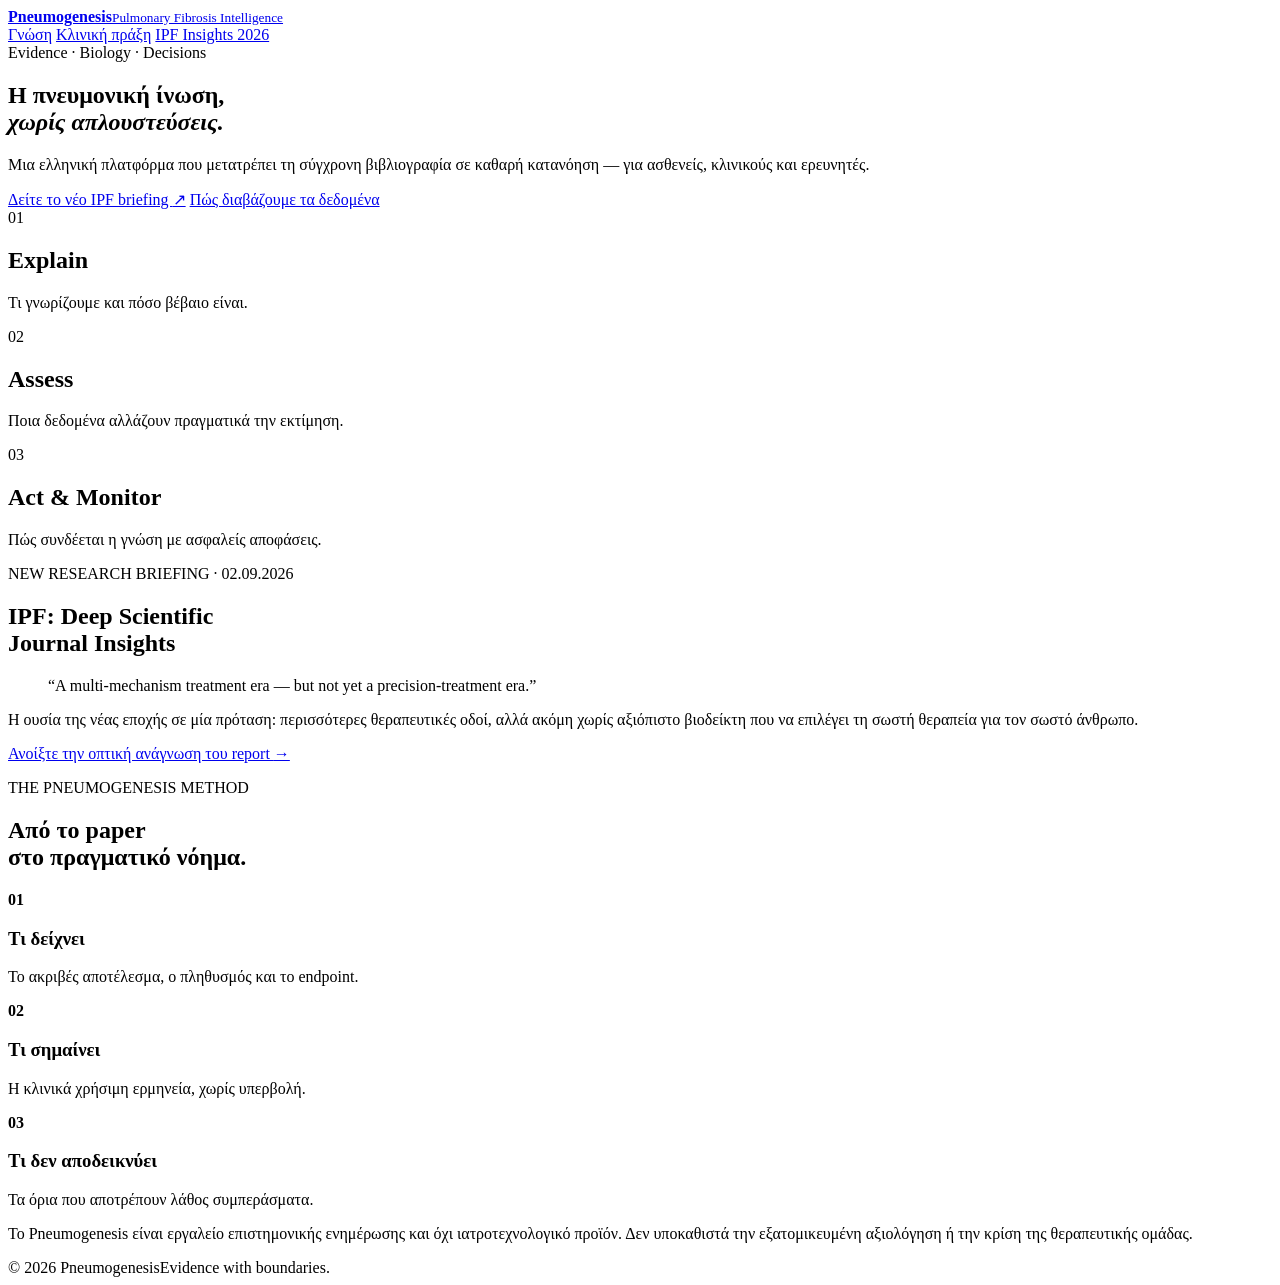
==== index.html @ f31c00f1 "Initialize Pneumogenesis evidence platform" ====
<!doctype html>
<html lang="el">
<head>
  <meta charset="utf-8">
  <meta name="viewport" content="width=device-width, initial-scale=1">
  <meta name="description" content="Pneumogenesis — τεκμηριωμένη γνώση για την πνευμονική ίνωση, από τη βιολογία μέχρι την κλινική πράξη.">
  <title>Pneumogenesis | Pulmonary Fibrosis Intelligence</title>
  <link rel="preconnect" href="https://fonts.googleapis.com">
  <link rel="preconnect" href="https://fonts.gstatic.com" crossorigin>
  <link href="https://fonts.googleapis.com/css2?family=DM+Mono:wght@400;500&family=Manrope:wght@400;500;600;700&family=Newsreader:opsz,wght@6..72,400;6..72,500&display=swap" rel="stylesheet">
  <link rel="stylesheet" href="assets/site.css">
</head>
<body>
  <header class="site-header">
    <a class="brand" href="index.html" aria-label="Pneumogenesis — αρχική">
      <span class="brand-mark" aria-hidden="true"><i></i><i></i><i></i></span>
      <span><strong>Pneumogenesis</strong><small>Pulmonary Fibrosis Intelligence</small></span>
    </a>
    <nav aria-label="Κύρια πλοήγηση">
      <a href="#knowledge">Γνώση</a>
      <a href="#clinical">Κλινική πράξη</a>
      <a class="nav-featured" href="ipf-insights/">IPF Insights 2026</a>
    </nav>
  </header>

  <main>
    <section class="home-hero">
      <div class="eyebrow"><span></span> Evidence · Biology · Decisions</div>
      <h1>Η πνευμονική ίνωση,<br><em>χωρίς απλουστεύσεις.</em></h1>
      <p>Μια ελληνική πλατφόρμα που μετατρέπει τη σύγχρονη βιβλιογραφία σε καθαρή κατανόηση — για ασθενείς, κλινικούς και ερευνητές.</p>
      <div class="hero-actions">
        <a class="button button-primary" href="ipf-insights/">Δείτε το νέο IPF briefing <span>↗</span></a>
        <a class="button button-ghost" href="#framework">Πώς διαβάζουμε τα δεδομένα</a>
      </div>
      <div class="signal-grid" aria-label="Τρεις άξονες της πλατφόρμας">
        <article><span>01</span><h2>Explain</h2><p>Τι γνωρίζουμε και πόσο βέβαιο είναι.</p></article>
        <article><span>02</span><h2>Assess</h2><p>Ποια δεδομένα αλλάζουν πραγματικά την εκτίμηση.</p></article>
        <article><span>03</span><h2>Act & Monitor</h2><p>Πώς συνδέεται η γνώση με ασφαλείς αποφάσεις.</p></article>
      </div>
    </section>

    <section class="featured-report" id="knowledge">
      <div>
        <p class="section-label">NEW RESEARCH BRIEFING · 02.09.2026</p>
        <h2>IPF: Deep Scientific<br>Journal Insights</h2>
      </div>
      <div class="featured-copy">
        <blockquote>“A multi-mechanism treatment era — but not yet a precision-treatment era.”</blockquote>
        <p>Η ουσία της νέας εποχής σε μία πρόταση: περισσότερες θεραπευτικές οδοί, αλλά ακόμη χωρίς αξιόπιστο βιοδείκτη που να επιλέγει τη σωστή θεραπεία για τον σωστό άνθρωπο.</p>
        <a class="text-link" href="ipf-insights/">Ανοίξτε την οπτική ανάγνωση του report <span>→</span></a>
      </div>
    </section>

    <section class="framework" id="framework">
      <div class="section-heading">
        <p class="section-label">THE PNEUMOGENESIS METHOD</p>
        <h2>Από το paper<br>στο πραγματικό νόημα.</h2>
      </div>
      <div class="framework-list">
        <article><b>01</b><div><h3>Τι δείχνει</h3><p>Το ακριβές αποτέλεσμα, ο πληθυσμός και το endpoint.</p></div></article>
        <article><b>02</b><div><h3>Τι σημαίνει</h3><p>Η κλινικά χρήσιμη ερμηνεία, χωρίς υπερβολή.</p></div></article>
        <article><b>03</b><div><h3>Τι δεν αποδεικνύει</h3><p>Τα όρια που αποτρέπουν λάθος συμπεράσματα.</p></div></article>
      </div>
    </section>

    <section class="clinical-note" id="clinical">
      <p>Το Pneumogenesis είναι εργαλείο επιστημονικής ενημέρωσης και όχι ιατροτεχνολογικό προϊόν. Δεν υποκαθιστά την εξατομικευμένη αξιολόγηση ή την κρίση της θεραπευτικής ομάδας.</p>
    </section>
  </main>

  <footer><span>© 2026 Pneumogenesis</span><span>Evidence with boundaries.</span></footer>
</body>
</html>
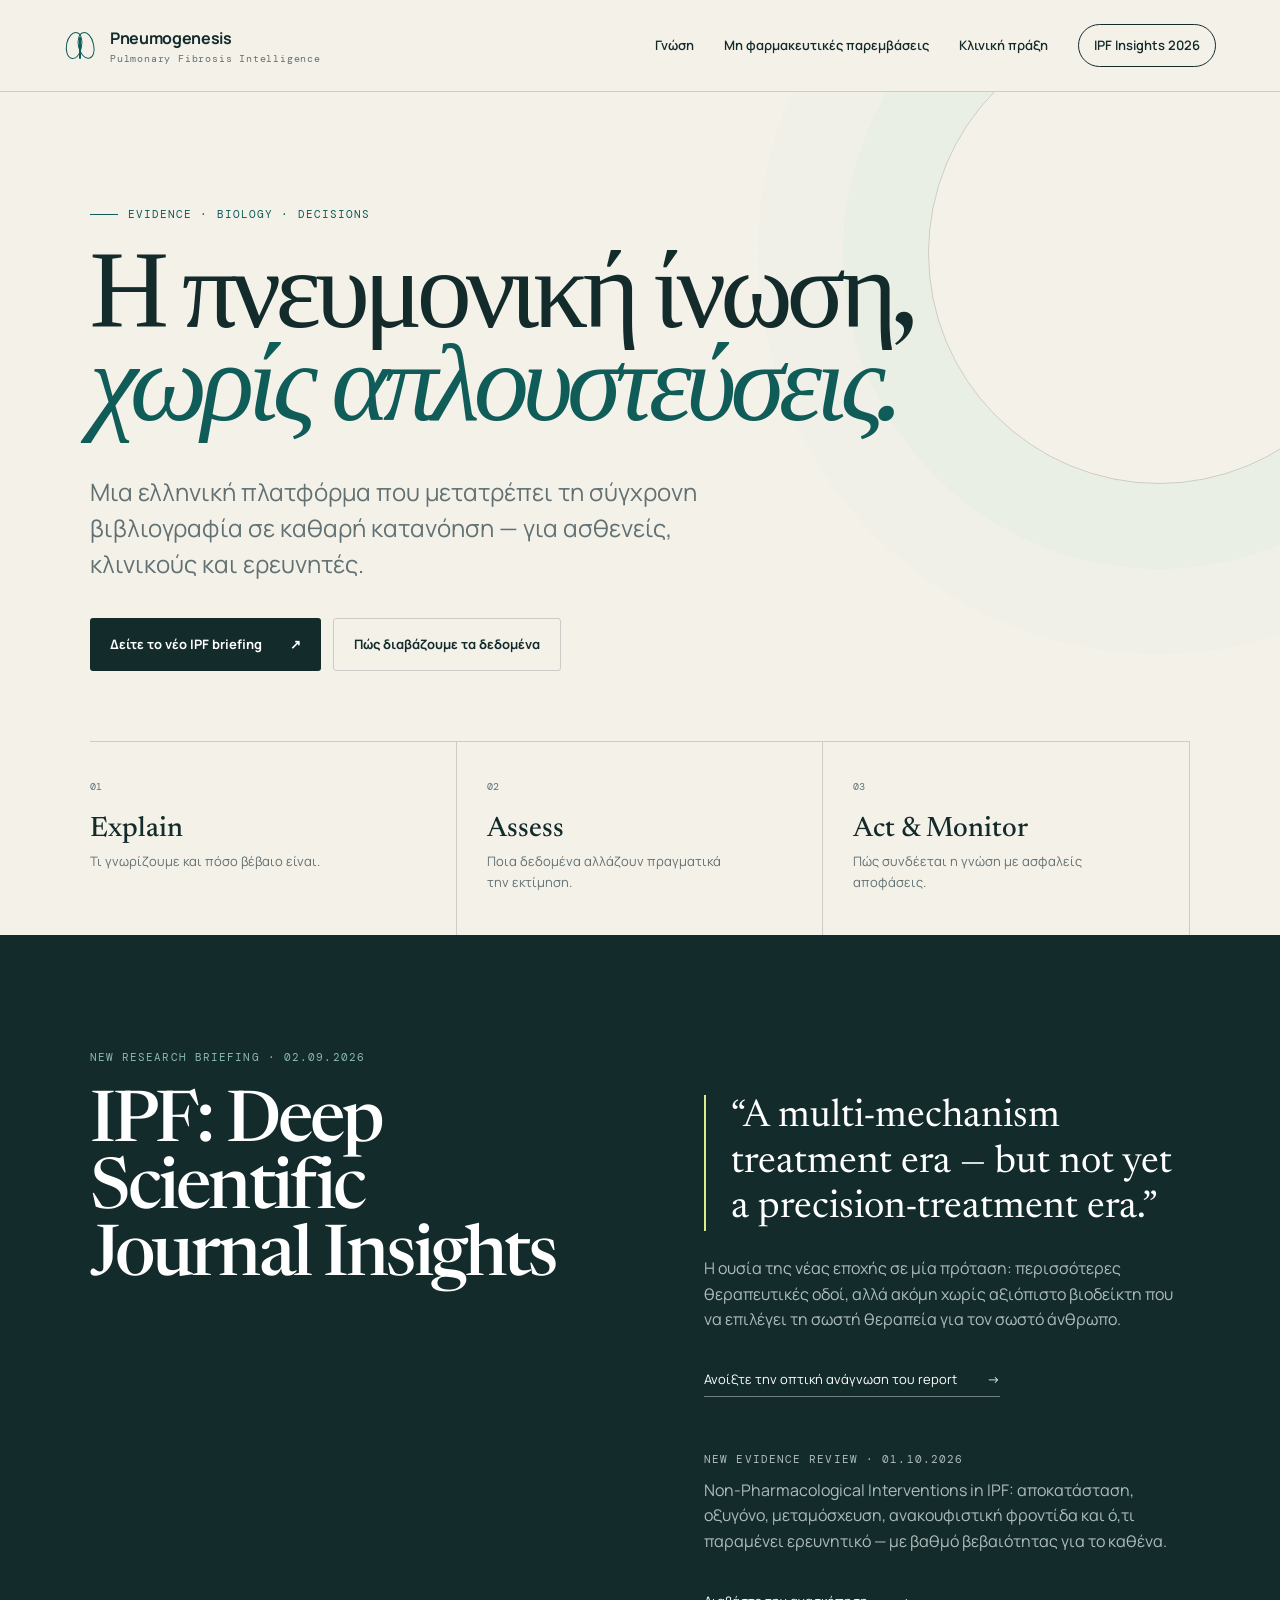
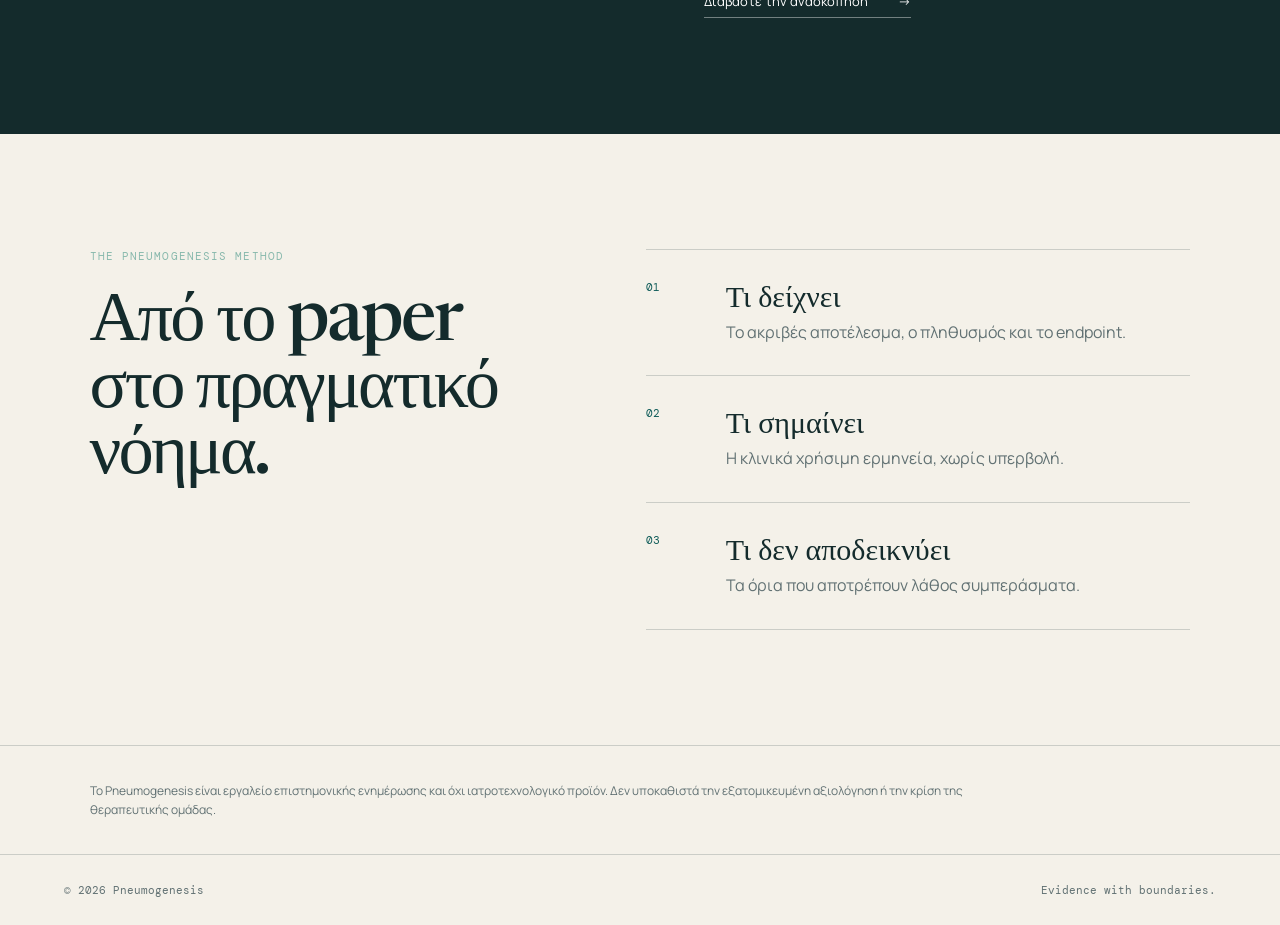
==== commit e5f17584: "Add non-pharmacological interventions in IPF evidence review page New /ipf-interventions/ page rende" ====
--- a/index.html
+++ b/index.html
@@ -18,6 +18,7 @@
     </a>
     <nav aria-label="Κύρια πλοήγηση">
       <a href="#knowledge">Γνώση</a>
+      <a href="ipf-interventions/">Μη φαρμακευτικές παρεμβάσεις</a>
       <a href="#clinical">Κλινική πράξη</a>
       <a class="nav-featured" href="ipf-insights/">IPF Insights 2026</a>
     </nav>
@@ -48,6 +49,9 @@
         <blockquote>“A multi-mechanism treatment era — but not yet a precision-treatment era.”</blockquote>
         <p>Η ουσία της νέας εποχής σε μία πρόταση: περισσότερες θεραπευτικές οδοί, αλλά ακόμη χωρίς αξιόπιστο βιοδείκτη που να επιλέγει τη σωστή θεραπεία για τον σωστό άνθρωπο.</p>
         <a class="text-link" href="ipf-insights/">Ανοίξτε την οπτική ανάγνωση του report <span>→</span></a>
+        <p class="section-label featured-next">NEW EVIDENCE REVIEW · 01.10.2026</p>
+        <p>Non-Pharmacological Interventions in IPF: αποκατάσταση, οξυγόνο, μεταμόσχευση, ανακουφιστική φροντίδα και ό,τι παραμένει ερευνητικό — με βαθμό βεβαιότητας για το καθένα.</p>
+        <a class="text-link" href="ipf-interventions/">Διαβάστε την ανασκόπηση <span>→</span></a>
       </div>
     </section>
 
--- a/assets/site.css
+++ b/assets/site.css
@@ -0,0 +1,11 @@
+:root{--ink:#142b2c;--muted:#617173;--paper:#f4f1e9;--paper-2:#ebe7dc;--mint:#b7e2d0;--acid:#d8ec89;--teal:#0f5c59;--line:rgba(20,43,44,.18);--serif:"Newsreader",Georgia,serif;--sans:"Manrope",Arial,sans-serif;--mono:"DM Mono",monospace}
+*{box-sizing:border-box}html{scroll-behavior:smooth}body{margin:0;background:var(--paper);color:var(--ink);font-family:var(--sans);font-size:16px;line-height:1.6}a{color:inherit;text-decoration:none}::selection{background:var(--acid);color:var(--ink)}
+.site-header{height:92px;padding:0 clamp(24px,5vw,76px);display:flex;align-items:center;justify-content:space-between;border-bottom:1px solid var(--line);position:relative;z-index:10}.brand{display:flex;align-items:center;gap:14px}.brand>span:last-child{display:flex;flex-direction:column}.brand strong{font-size:16px;letter-spacing:-.02em}.brand small{font:10px var(--mono);letter-spacing:.08em;color:var(--muted)}.brand-mark{width:32px;height:32px;position:relative;display:block}.brand-mark i{position:absolute;border:1.5px solid var(--teal);border-radius:50% 50% 46% 54%}.brand-mark i:nth-child(1){inset:2px 14px 3px 2px;transform:rotate(12deg)}.brand-mark i:nth-child(2){inset:2px 2px 3px 14px;transform:rotate(-12deg)}.brand-mark i:nth-child(3){width:2px;height:22px;background:var(--teal);border:0;border-radius:2px;left:15px;top:7px}.site-header nav{display:flex;align-items:center;gap:30px;font-size:13px;font-weight:600}.site-header nav a{transition:opacity .2s}.site-header nav a:hover{opacity:.58}.nav-featured{padding:10px 15px;border:1px solid var(--ink);border-radius:100px}
+main{overflow:hidden}.home-hero,.report-hero{min-height:calc(100vh - 92px);padding:clamp(70px,9vw,130px) clamp(24px,7vw,110px) 0;position:relative}.home-hero:before,.report-hero:before{content:"";position:absolute;width:460px;height:460px;border:1px solid var(--line);border-radius:50%;right:-110px;top:-70px;box-shadow:0 0 0 85px rgba(183,226,208,.13),0 0 0 170px rgba(183,226,208,.08);pointer-events:none}.eyebrow,.section-label,.insight-index,.report-meta,.evidence-card>span{font:11px var(--mono);letter-spacing:.1em;text-transform:uppercase}.eyebrow{display:flex;align-items:center;gap:10px;color:var(--teal)}.eyebrow span{width:28px;height:1px;background:var(--teal)}h1,h2,h3,p{margin-top:0}.home-hero h1,.report-hero h1{font:500 clamp(58px,8.6vw,132px)/.84 var(--serif);letter-spacing:-.055em;max-width:1100px;margin:34px 0}.home-hero h1 em,.report-hero h1 em{font-weight:400;color:var(--teal)}.home-hero>p,.report-deck{max-width:690px;font-size:clamp(18px,2vw,24px);color:var(--muted);line-height:1.5}.hero-actions{display:flex;flex-wrap:wrap;gap:12px;margin:36px 0 70px}.button{display:inline-flex;align-items:center;justify-content:space-between;gap:28px;padding:15px 20px;border-radius:3px;font-size:13px;font-weight:700;transition:transform .2s,background .2s}.button:hover{transform:translateY(-2px)}.button-primary{background:var(--ink);color:#fff}.button-primary:hover{background:var(--teal)}.button-ghost{border:1px solid var(--line)}.signal-grid{display:grid;grid-template-columns:repeat(3,1fr);border-top:1px solid var(--line)}.signal-grid article{padding:30px 30px 42px 0;border-right:1px solid var(--line)}.signal-grid article+article{padding-left:30px}.signal-grid span{font:10px var(--mono);color:var(--muted)}.signal-grid h2{font:500 28px var(--serif);margin:18px 0 8px}.signal-grid p{font-size:13px;color:var(--muted);max-width:250px;margin:0}
+.featured-report{background:var(--ink);color:#fff;padding:clamp(70px,9vw,130px) clamp(24px,7vw,110px);display:grid;grid-template-columns:1fr 1fr;gap:10vw}.section-label{color:#89b9ad;margin-bottom:28px}.featured-report h2,.section-heading h2,.sticky-intro h2,.report-download h2{font:500 clamp(44px,5.5vw,82px)/.95 var(--serif);letter-spacing:-.04em}.featured-copy blockquote{font:400 clamp(28px,3vw,44px)/1.18 var(--serif);margin:45px 0 25px;padding-left:25px;border-left:2px solid var(--acid)}.featured-copy p{color:#aebcbb;max-width:620px}.text-link{display:inline-flex;gap:30px;border-bottom:1px solid rgba(255,255,255,.4);padding-bottom:6px;margin-top:20px;font-size:13px}.framework{padding:clamp(70px,9vw,130px) clamp(24px,7vw,110px);display:grid;grid-template-columns:1fr 1.2fr;gap:8vw}.framework-list{border-top:1px solid var(--line)}.framework-list article{display:grid;grid-template-columns:60px 1fr;gap:20px;padding:30px 0;border-bottom:1px solid var(--line)}.framework-list b{font:11px var(--mono);color:var(--teal)}.framework-list h3{font:500 30px var(--serif);margin-bottom:5px}.framework-list p{color:var(--muted);margin:0}.clinical-note{padding:35px clamp(24px,7vw,110px);border-top:1px solid var(--line);border-bottom:1px solid var(--line)}.clinical-note p{max-width:920px;margin:0;font-size:12px;color:var(--muted)}footer{padding:28px clamp(24px,5vw,76px);display:flex;justify-content:space-between;font:11px var(--mono);color:var(--muted)}
+.report-hero{padding-top:60px}.report-meta{display:flex;justify-content:space-between;padding-bottom:18px;border-bottom:1px solid var(--line);color:var(--muted)}.report-hero h1{font-size:clamp(52px,7.7vw,112px);max-width:1200px}.hero-quote{background:var(--mint);margin:0 calc(clamp(24px,7vw,110px)*-1);padding:60px clamp(24px,7vw,110px);display:grid;grid-template-columns:80px 1.2fr 1fr;gap:4vw;align-items:start}.quote-number{font:12px var(--mono)}.hero-quote blockquote{font:500 clamp(30px,4vw,58px)/1.05 var(--serif);letter-spacing:-.025em;margin:0}.hero-quote p{font-size:14px;margin:8px 0 0;max-width:460px}.meaning-section{padding:120px clamp(24px,7vw,110px);display:grid;grid-template-columns:.72fr 1.28fr;gap:9vw;align-items:start}.sticky-intro{position:sticky;top:45px}.sticky-intro>p:last-child{color:var(--muted);max-width:420px}.insight-list{border-top:1px solid var(--line)}.insight-card{padding:52px 0;border-bottom:1px solid var(--line)}.insight-index{color:var(--teal)}.insight-card blockquote{font:500 clamp(30px,3.4vw,50px)/1.08 var(--serif);letter-spacing:-.025em;margin:25px 0 38px}.translation,.boundary{display:grid;grid-template-columns:115px 1fr;gap:22px;margin:18px 0}.translation b,.boundary b{font-size:11px;text-transform:uppercase;letter-spacing:.08em}.translation p,.boundary p{font-size:14px;color:var(--muted);margin:0}.boundary{padding:18px;background:rgba(20,43,44,.045)}.insight-card>a{font:11px var(--mono);display:inline-block;margin-top:22px;border-bottom:1px solid var(--line)}.evidence-section{background:var(--paper-2);padding:110px clamp(24px,7vw,110px)}.evidence-grid{display:grid;grid-template-columns:repeat(2,1fr);margin-top:60px;border-top:1px solid var(--line);border-left:1px solid var(--line)}.evidence-card{min-height:260px;padding:32px;border-right:1px solid var(--line);border-bottom:1px solid var(--line);position:relative}.evidence-card:before{content:"";width:9px;height:9px;border-radius:50%;position:absolute;right:30px;top:34px;background:var(--muted)}.evidence-card.established:before{background:#15976f}.evidence-card.emerging:before{background:#cf9c1d}.evidence-card.investigational:before{background:#c87131}.evidence-card.unknown:before{background:#9a534e}.evidence-card h3{font:500 34px var(--serif);margin:50px 0 12px}.evidence-card p{font-size:14px;color:var(--muted);max-width:440px}.report-download{background:var(--teal);color:#fff;padding:110px clamp(24px,7vw,110px);display:grid;grid-template-columns:1fr 1fr;gap:9vw}.report-download .section-label{color:var(--mint)}.report-download>div:last-child{align-self:end}.report-download p{color:#c5d8d5;max-width:540px}.button-light{background:#fff;color:var(--ink);margin-top:20px}
+@media(max-width:800px){.site-header{height:auto;min-height:80px;padding:16px 22px}.site-header nav a:not(.nav-featured){display:none}.brand small{display:none}.home-hero,.report-hero{min-height:auto;padding:70px 22px 0}.home-hero:before,.report-hero:before{width:260px;height:260px}.home-hero h1,.report-hero h1{font-size:clamp(48px,15vw,72px);margin:25px 0}.home-hero>p,.report-deck{font-size:17px}.hero-actions{margin-bottom:55px}.signal-grid{grid-template-columns:1fr}.signal-grid article,.signal-grid article+article{padding:24px 0;border-right:0;border-bottom:1px solid var(--line)}.featured-report,.framework,.meaning-section,.report-download{grid-template-columns:1fr;padding:75px 22px;gap:45px}.featured-report h2,.section-heading h2,.sticky-intro h2,.report-download h2{font-size:48px}.hero-quote{margin:0 -22px;padding:45px 22px;grid-template-columns:1fr;gap:20px}.quote-number{display:none}.hero-quote blockquote{font-size:36px}.report-meta{gap:20px;font-size:9px}.sticky-intro{position:static}.translation,.boundary{grid-template-columns:1fr;gap:5px}.evidence-section{padding:75px 22px}.evidence-grid{grid-template-columns:1fr}.evidence-card{min-height:230px}.clinical-note{padding:28px 22px}footer{padding:25px 22px}}
+@media(prefers-reduced-motion:no-preference){.home-hero h1,.report-hero h1{animation:rise .8s ease-out both}.home-hero>p,.report-deck{animation:rise .8s .12s ease-out both}.hero-actions{animation:rise .8s .22s ease-out both}@keyframes rise{from{opacity:0;transform:translateY(20px)}to{opacity:1;transform:none}}}
+.review-page main{overflow:clip}.review-body,.review-toc{min-width:0}.review-section h2{overflow-wrap:break-word}.review-hero{min-height:auto;padding-bottom:20px}.review-layout{padding:90px clamp(24px,7vw,110px) 120px;display:grid;grid-template-columns:240px minmax(0,1fr);gap:7vw;align-items:start;border-top:1px solid var(--line)}.review-toc{position:sticky;top:30px}.review-toc .section-label{color:var(--teal);margin-bottom:18px}.review-toc ol{list-style:none;margin:0;padding:0;border-top:1px solid var(--line);counter-reset:toc}.review-toc li{counter-increment:toc;border-bottom:1px solid var(--line)}.review-toc a{display:grid;grid-template-columns:30px 1fr;padding:11px 0;font-size:13px;font-weight:600;line-height:1.35;transition:color .2s}.review-toc a:before{content:counter(toc,decimal-leading-zero);font:10px var(--mono);color:var(--muted);padding-top:2px}.review-toc a:hover{color:var(--teal)}.review-body{max-width:960px}.review-section{padding:0 0 80px;margin-bottom:80px;border-bottom:1px solid var(--line);scroll-margin-top:24px}.review-section:last-child{border-bottom:0;margin-bottom:0;padding-bottom:0}.review-section .section-label{color:var(--teal);margin-bottom:14px}.review-section h2{font:500 clamp(36px,4.2vw,60px)/1 var(--serif);letter-spacing:-.035em;margin-bottom:28px}.review-section h3{font:700 11px var(--mono);letter-spacing:.1em;text-transform:uppercase;color:var(--teal);margin:44px 0 16px}.review-section h3 a,.review-section p a,.review-section li a,.review-section td a{border-bottom:1px solid var(--line);transition:border-color .2s}.review-section a:hover{border-color:var(--teal)}.section-lead{font:400 clamp(21px,2.1vw,28px)/1.35 var(--serif);max-width:820px;margin-bottom:36px}.review-section>p:not(.section-lead):not(.section-label):not(.action){color:var(--muted);max-width:780px}.review-section ul,.review-section ol{padding-left:20px;max-width:800px;color:var(--muted);font-size:15px}.review-section li{margin:8px 0;padding-left:4px}.review-section li::marker{color:var(--teal);font:12px var(--mono)}.review-section .check-list{list-style:none;padding:0}.review-section .check-list li{position:relative;padding:14px 0 14px 34px;margin:0;border-bottom:1px solid var(--line);color:var(--ink)}.review-section .check-list li:before{content:"";position:absolute;left:4px;top:19px;width:14px;height:14px;border:1.5px solid var(--teal);border-radius:3px}.table-wrap{overflow-x:auto;margin:0 0 24px;border-top:1px solid var(--ink)}.review-section table{width:100%;border-collapse:collapse;font-size:14px;line-height:1.45}.review-section th,.review-section td{text-align:left;vertical-align:top;padding:13px 16px 13px 0;border-bottom:1px solid var(--line)}.review-section thead th{font:500 10px var(--mono);letter-spacing:.08em;text-transform:uppercase;color:var(--muted);white-space:nowrap}.review-section tbody th{font-weight:700;min-width:150px}.review-section td{color:var(--muted)}.action{display:grid;grid-template-columns:90px 1fr;gap:20px;margin:40px 0 0;padding:22px 24px;background:var(--mint);border-radius:3px}.action b{font:500 11px var(--mono);letter-spacing:.1em;text-transform:uppercase;padding-top:3px}.action span{font-size:15px;font-weight:600}
+@media(max-width:800px){.review-layout{grid-template-columns:minmax(0,1fr);padding:60px 22px 80px;gap:50px}.review-toc{position:static}.review-section{padding-bottom:55px;margin-bottom:55px}.review-section h2{font-size:38px}.action{grid-template-columns:1fr;gap:6px}.review-section table{min-width:560px}}
+.featured-next{margin:55px 0 12px}
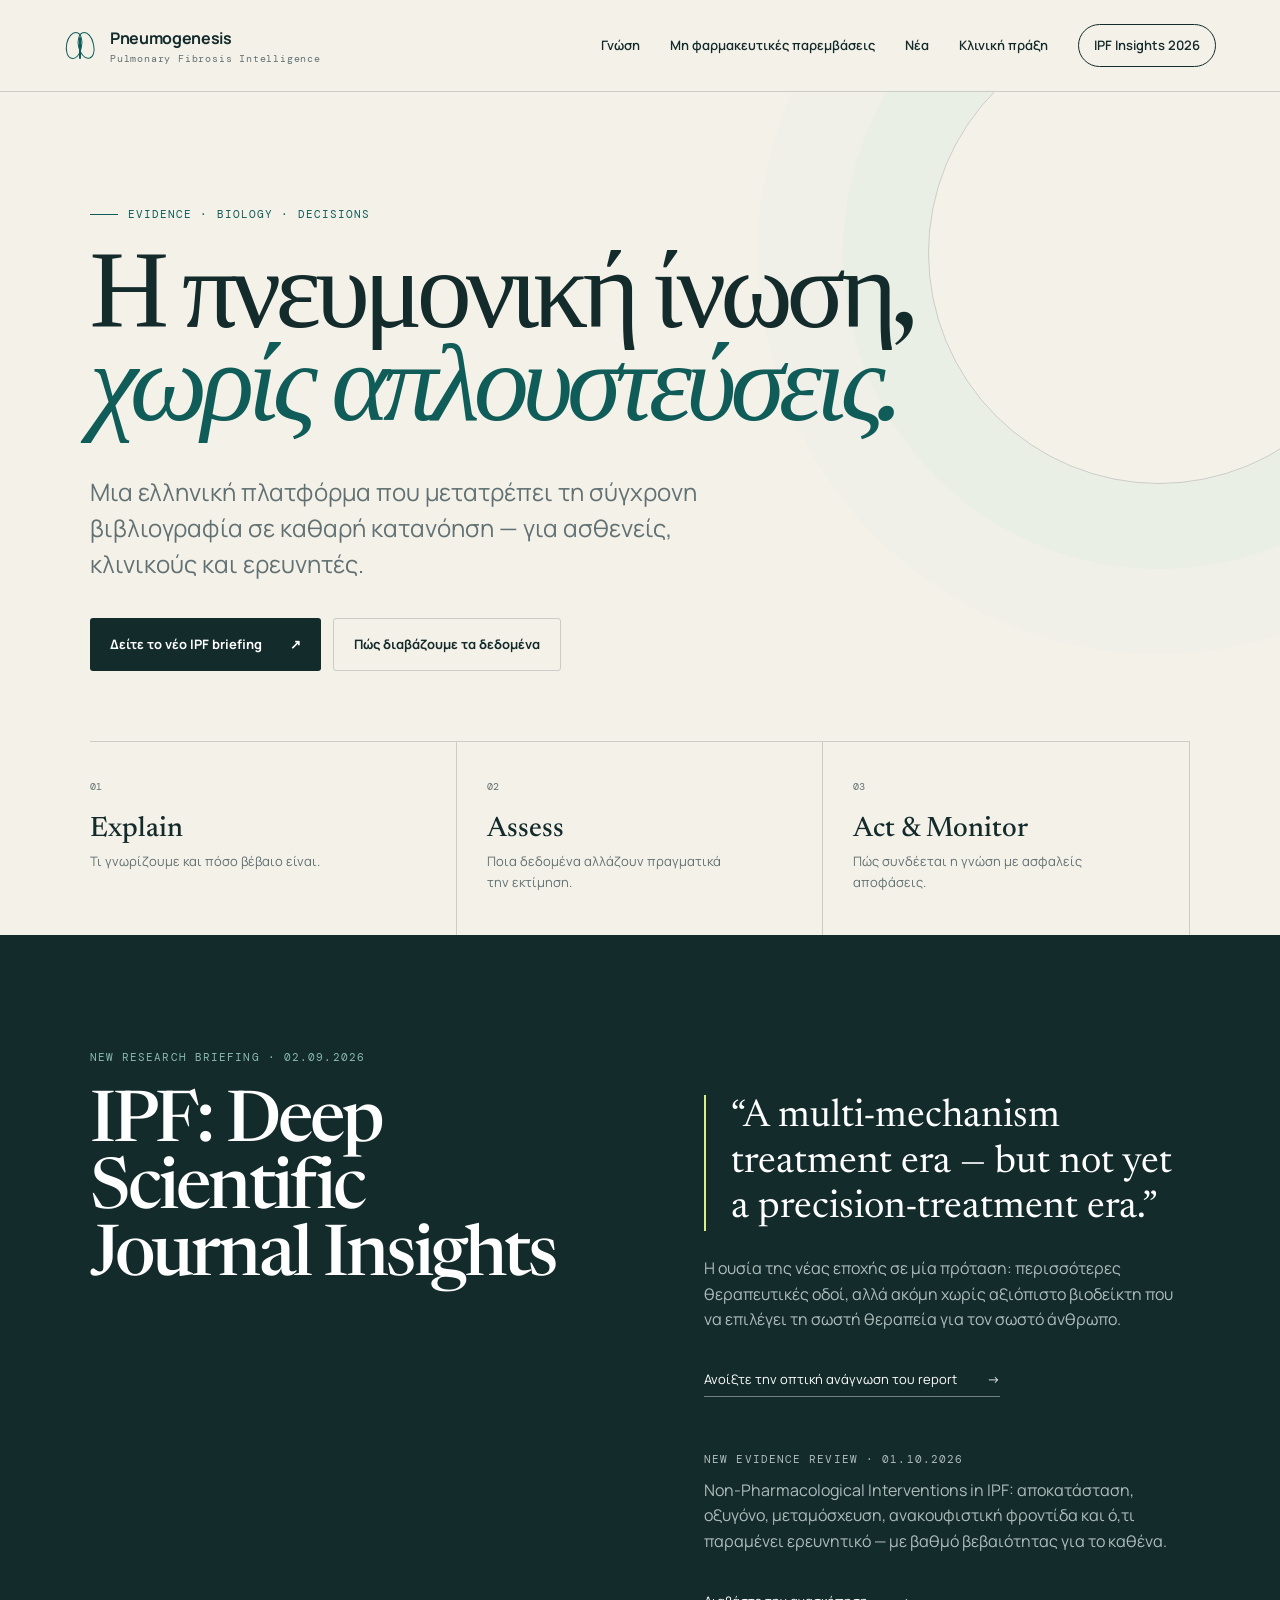
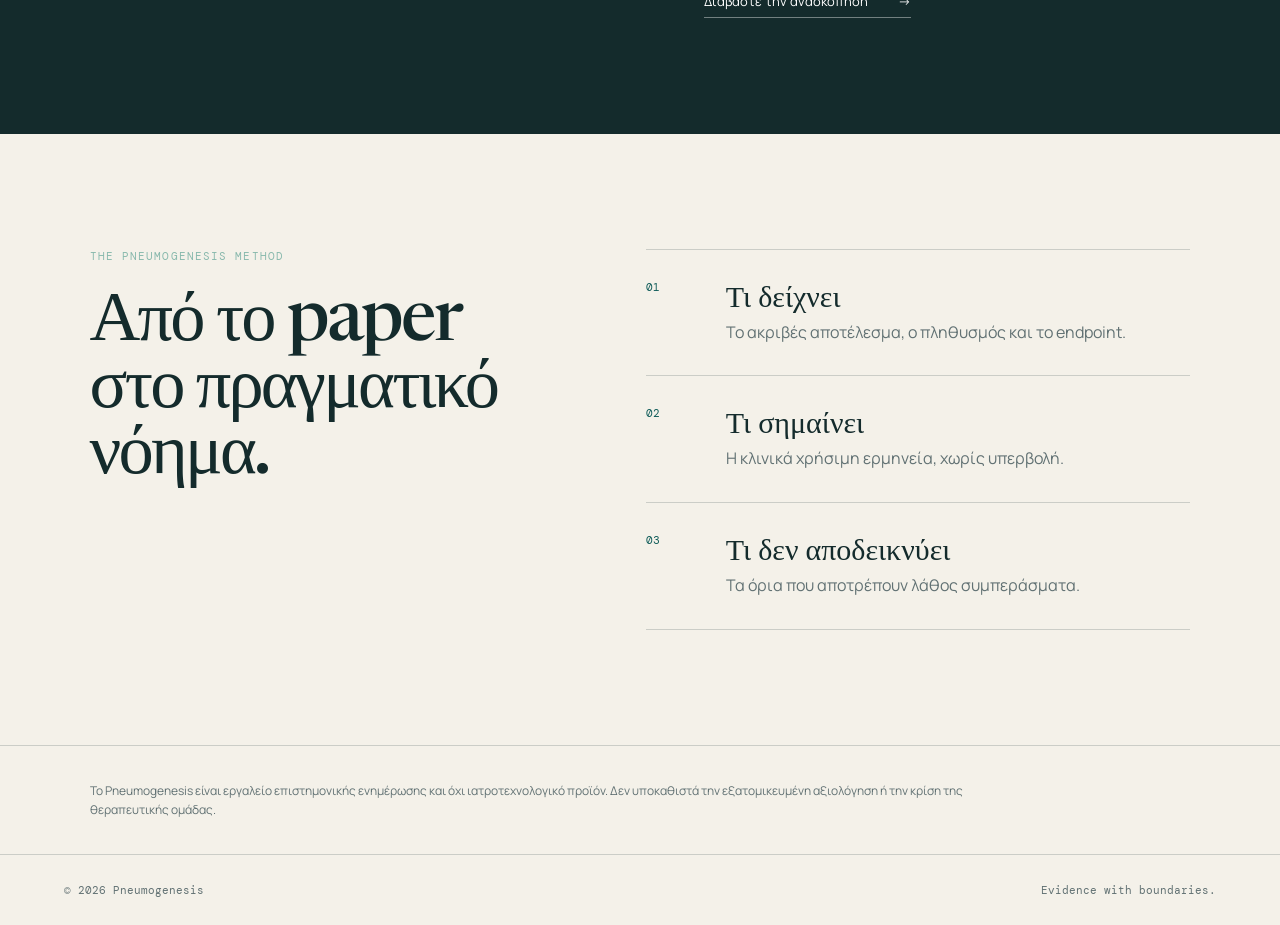
==== commit 8da69d5e: "Add bilingual updates feed page for agent posts New /updates/ page renders updates/feed.json as a da" ====
--- a/index.html
+++ b/index.html
@@ -19,6 +19,7 @@
     <nav aria-label="Κύρια πλοήγηση">
       <a href="#knowledge">Γνώση</a>
       <a href="ipf-interventions/">Μη φαρμακευτικές παρεμβάσεις</a>
+      <a href="updates/">Νέα</a>
       <a href="#clinical">Κλινική πράξη</a>
       <a class="nav-featured" href="ipf-insights/">IPF Insights 2026</a>
     </nav>
--- a/assets/site.css
+++ b/assets/site.css
@@ -9,3 +9,6 @@
 .review-page main{overflow:clip}.review-body,.review-toc{min-width:0}.review-section h2{overflow-wrap:break-word}.review-hero{min-height:auto;padding-bottom:20px}.review-layout{padding:90px clamp(24px,7vw,110px) 120px;display:grid;grid-template-columns:240px minmax(0,1fr);gap:7vw;align-items:start;border-top:1px solid var(--line)}.review-toc{position:sticky;top:30px}.review-toc .section-label{color:var(--teal);margin-bottom:18px}.review-toc ol{list-style:none;margin:0;padding:0;border-top:1px solid var(--line);counter-reset:toc}.review-toc li{counter-increment:toc;border-bottom:1px solid var(--line)}.review-toc a{display:grid;grid-template-columns:30px 1fr;padding:11px 0;font-size:13px;font-weight:600;line-height:1.35;transition:color .2s}.review-toc a:before{content:counter(toc,decimal-leading-zero);font:10px var(--mono);color:var(--muted);padding-top:2px}.review-toc a:hover{color:var(--teal)}.review-body{max-width:960px}.review-section{padding:0 0 80px;margin-bottom:80px;border-bottom:1px solid var(--line);scroll-margin-top:24px}.review-section:last-child{border-bottom:0;margin-bottom:0;padding-bottom:0}.review-section .section-label{color:var(--teal);margin-bottom:14px}.review-section h2{font:500 clamp(36px,4.2vw,60px)/1 var(--serif);letter-spacing:-.035em;margin-bottom:28px}.review-section h3{font:700 11px var(--mono);letter-spacing:.1em;text-transform:uppercase;color:var(--teal);margin:44px 0 16px}.review-section h3 a,.review-section p a,.review-section li a,.review-section td a{border-bottom:1px solid var(--line);transition:border-color .2s}.review-section a:hover{border-color:var(--teal)}.section-lead{font:400 clamp(21px,2.1vw,28px)/1.35 var(--serif);max-width:820px;margin-bottom:36px}.review-section>p:not(.section-lead):not(.section-label):not(.action){color:var(--muted);max-width:780px}.review-section ul,.review-section ol{padding-left:20px;max-width:800px;color:var(--muted);font-size:15px}.review-section li{margin:8px 0;padding-left:4px}.review-section li::marker{color:var(--teal);font:12px var(--mono)}.review-section .check-list{list-style:none;padding:0}.review-section .check-list li{position:relative;padding:14px 0 14px 34px;margin:0;border-bottom:1px solid var(--line);color:var(--ink)}.review-section .check-list li:before{content:"";position:absolute;left:4px;top:19px;width:14px;height:14px;border:1.5px solid var(--teal);border-radius:3px}.table-wrap{overflow-x:auto;margin:0 0 24px;border-top:1px solid var(--ink)}.review-section table{width:100%;border-collapse:collapse;font-size:14px;line-height:1.45}.review-section th,.review-section td{text-align:left;vertical-align:top;padding:13px 16px 13px 0;border-bottom:1px solid var(--line)}.review-section thead th{font:500 10px var(--mono);letter-spacing:.08em;text-transform:uppercase;color:var(--muted);white-space:nowrap}.review-section tbody th{font-weight:700;min-width:150px}.review-section td{color:var(--muted)}.action{display:grid;grid-template-columns:90px 1fr;gap:20px;margin:40px 0 0;padding:22px 24px;background:var(--mint);border-radius:3px}.action b{font:500 11px var(--mono);letter-spacing:.1em;text-transform:uppercase;padding-top:3px}.action span{font-size:15px;font-weight:600}
 @media(max-width:800px){.review-layout{grid-template-columns:minmax(0,1fr);padding:60px 22px 80px;gap:50px}.review-toc{position:static}.review-section{padding-bottom:55px;margin-bottom:55px}.review-section h2{font-size:38px}.action{grid-template-columns:1fr;gap:6px}.review-section table{min-width:560px}}
 .featured-next{margin:55px 0 12px}
+html:not([data-lang="en"]) .t-en,html[data-lang="en"] .t-el{display:none}.lang-switch{display:inline-flex;border:1px solid var(--ink);border-radius:100px;overflow:hidden}.lang-switch button{font:500 11px var(--mono);letter-spacing:.08em;padding:9px 13px;border:0;background:transparent;color:var(--ink);cursor:pointer}.lang-switch button[aria-pressed="true"]{background:var(--ink);color:#fff}.lang-switch button:focus-visible{outline:2px solid var(--teal);outline-offset:-3px}
+.feed-section{padding:70px clamp(24px,7vw,110px) 110px;border-top:1px solid var(--line)}.feed-filters{display:flex;flex-wrap:wrap;gap:8px;margin-bottom:46px}.feed-filter{font:500 11px var(--mono);letter-spacing:.08em;text-transform:uppercase;padding:9px 14px;border:1px solid var(--line);border-radius:100px;background:transparent;color:var(--ink);cursor:pointer;transition:border-color .2s}.feed-filter:hover{border-color:var(--ink)}.feed-filter[aria-pressed="true"]{background:var(--ink);border-color:var(--ink);color:#fff}.feed-filter:focus-visible{outline:2px solid var(--teal);outline-offset:2px}.feed-list{list-style:none;margin:0;padding:0;border-top:1px solid var(--ink);max-width:1100px}.feed-item{display:grid;grid-template-columns:190px minmax(0,1fr);gap:5vw;padding:40px 0;border-bottom:1px solid var(--line);scroll-margin-top:24px}.feed-meta{display:flex;flex-direction:column;gap:12px;font:11px var(--mono);letter-spacing:.08em;color:var(--muted)}.feed-type{align-self:flex-start;text-transform:uppercase;padding:5px 10px;border-radius:100px;background:rgba(20,43,44,.06);color:var(--ink)}.feed-type-research{background:var(--mint)}.feed-type-guideline{background:var(--acid)}.feed-type-trial{background:#f1d9a8}.feed-type-event{background:#e8cfc9}.feed-type-knowledge{background:#cfe0dd}.feed-body h2{font:500 clamp(26px,2.7vw,38px)/1.1 var(--serif);letter-spacing:-.02em;margin-bottom:14px}.feed-body h2 a{transition:color .2s}.feed-body h2 a:hover{color:var(--teal)}.feed-summary{color:var(--muted);max-width:760px;margin-bottom:18px}.feed-foot{display:flex;flex-wrap:wrap;align-items:center;gap:8px 16px;font:11px var(--mono)}.feed-source{border-bottom:1px solid var(--line);color:var(--ink)}.feed-source:hover{border-color:var(--teal)}.feed-tag{color:var(--muted)}.feed-status{font:12px var(--mono);color:var(--muted);margin-top:30px}
+@media(max-width:800px){.feed-section{padding:50px 22px 80px}.feed-item{grid-template-columns:1fr;gap:14px;padding:30px 0}.feed-meta{flex-direction:row;align-items:center}}
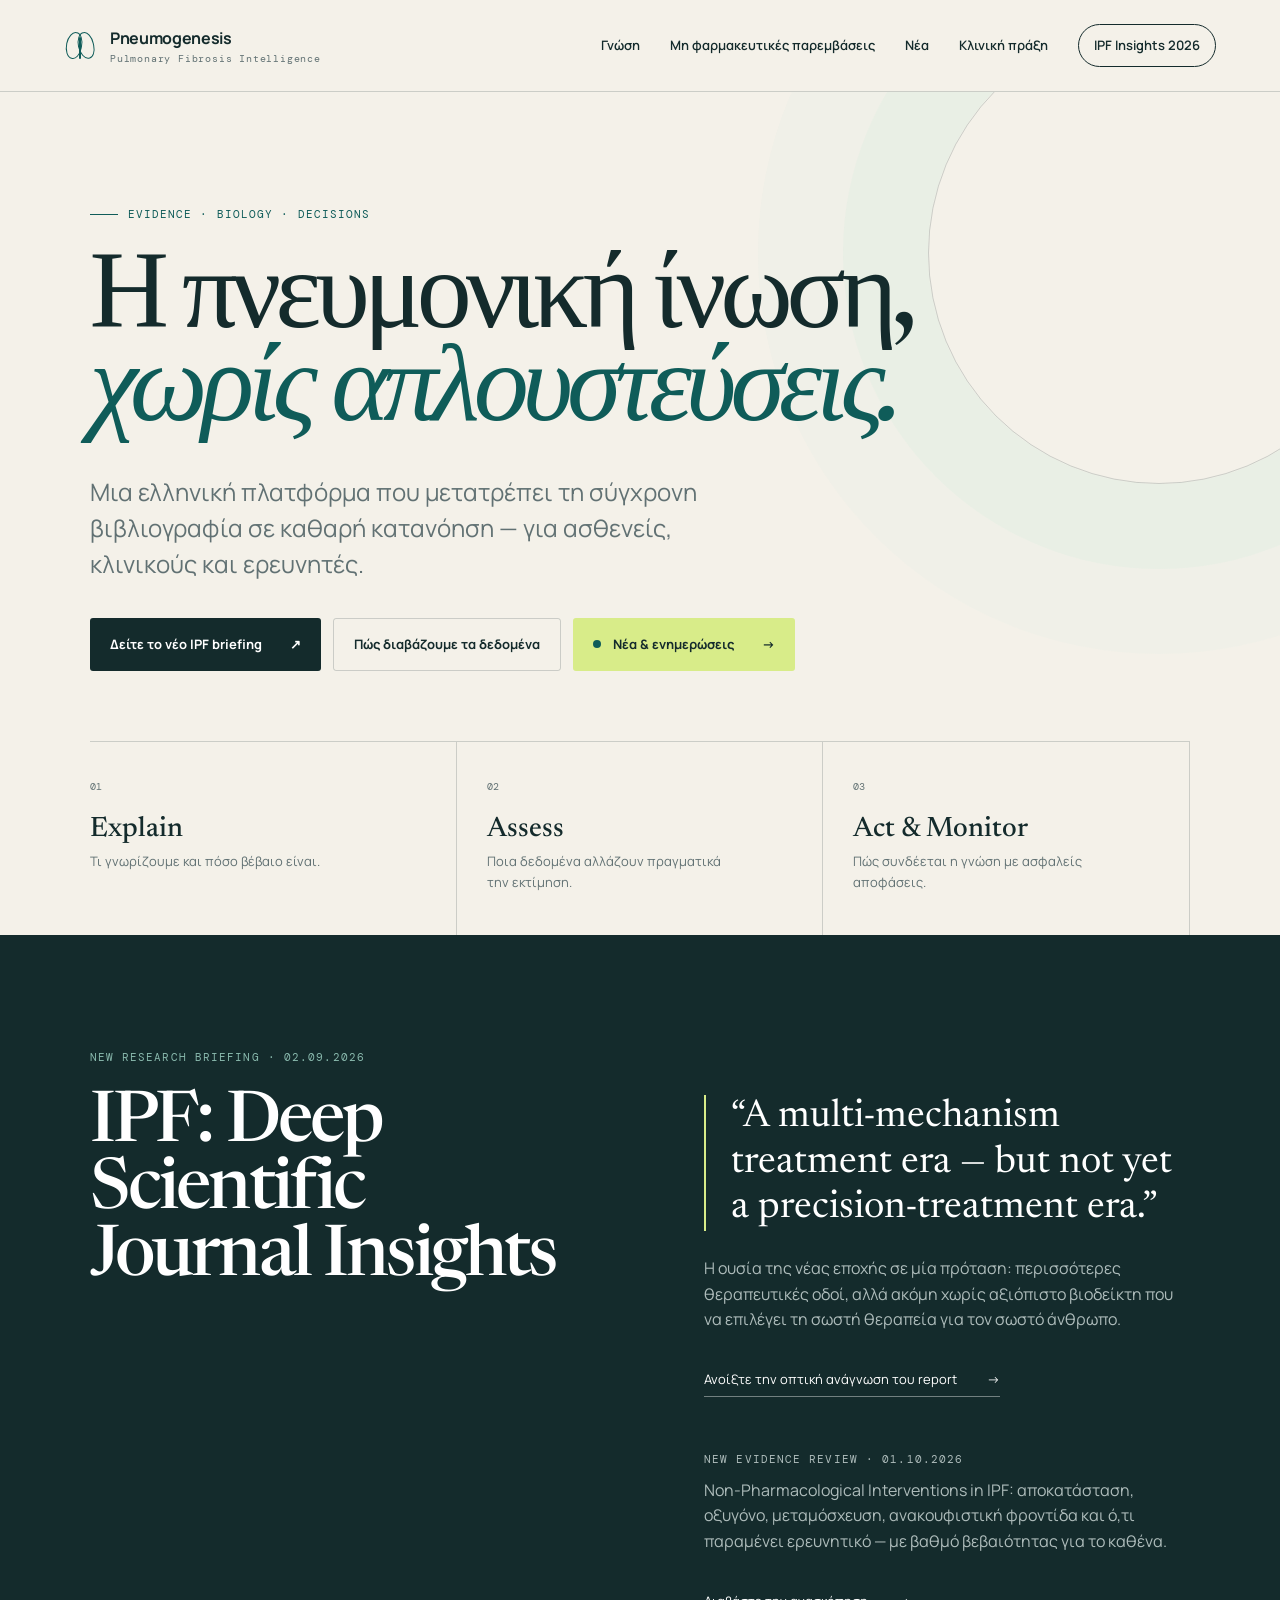
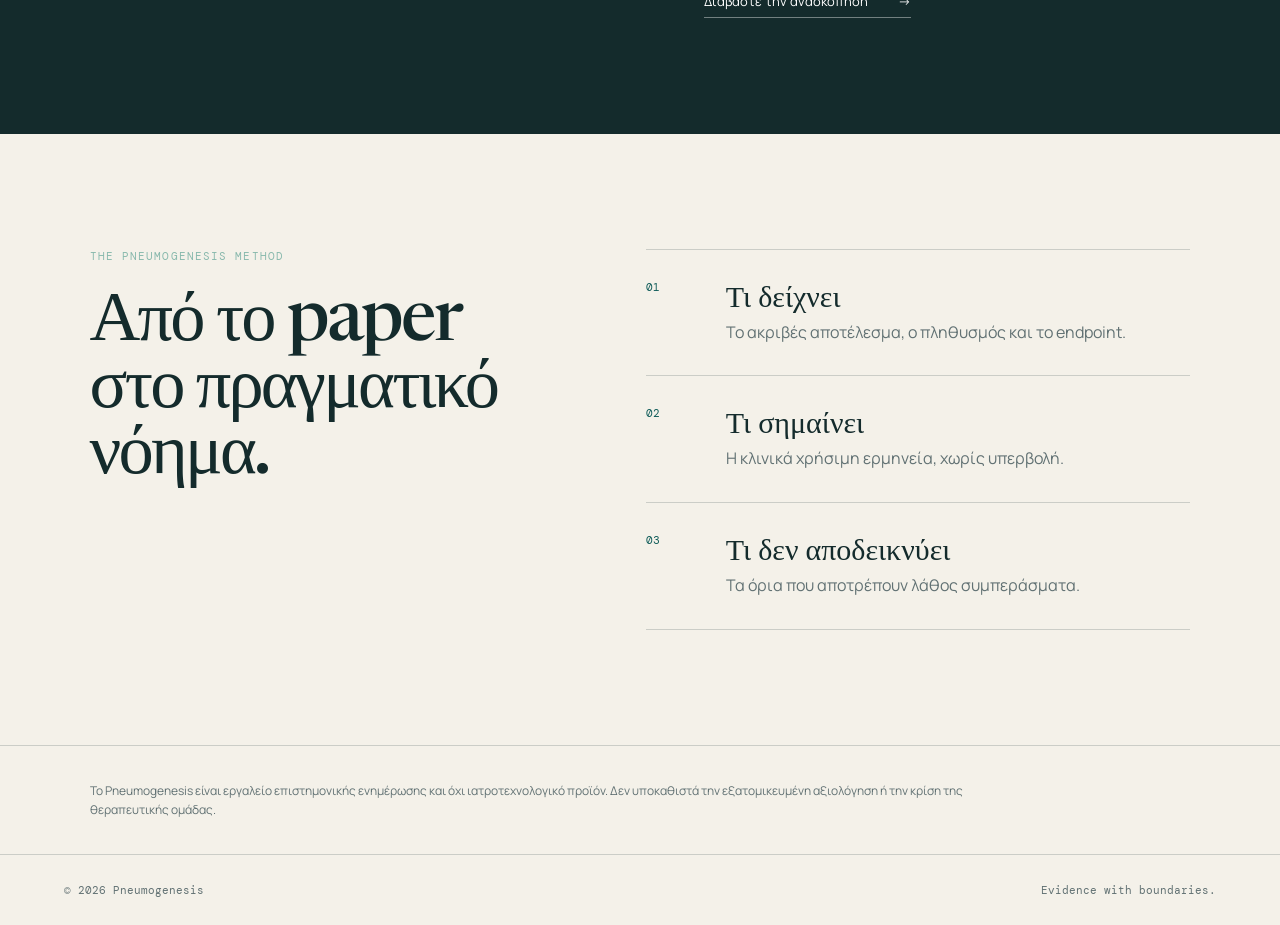
==== commit 19df0ca7: "Add prominent updates button to the home page hero The only link to /updates/ was a nav item that is" ====
--- a/index.html
+++ b/index.html
@@ -33,6 +33,7 @@
       <div class="hero-actions">
         <a class="button button-primary" href="ipf-insights/">Δείτε το νέο IPF briefing <span>↗</span></a>
         <a class="button button-ghost" href="#framework">Πώς διαβάζουμε τα δεδομένα</a>
+        <a class="button button-updates" href="updates/"><i class="live-dot" aria-hidden="true"></i>Νέα &amp; ενημερώσεις <span>→</span></a>
       </div>
       <div class="signal-grid" aria-label="Τρεις άξονες της πλατφόρμας">
         <article><span>01</span><h2>Explain</h2><p>Τι γνωρίζουμε και πόσο βέβαιο είναι.</p></article>
--- a/assets/site.css
+++ b/assets/site.css
@@ -12,3 +12,5 @@
 html:not([data-lang="en"]) .t-en,html[data-lang="en"] .t-el{display:none}.lang-switch{display:inline-flex;border:1px solid var(--ink);border-radius:100px;overflow:hidden}.lang-switch button{font:500 11px var(--mono);letter-spacing:.08em;padding:9px 13px;border:0;background:transparent;color:var(--ink);cursor:pointer}.lang-switch button[aria-pressed="true"]{background:var(--ink);color:#fff}.lang-switch button:focus-visible{outline:2px solid var(--teal);outline-offset:-3px}
 .feed-section{padding:70px clamp(24px,7vw,110px) 110px;border-top:1px solid var(--line)}.feed-filters{display:flex;flex-wrap:wrap;gap:8px;margin-bottom:46px}.feed-filter{font:500 11px var(--mono);letter-spacing:.08em;text-transform:uppercase;padding:9px 14px;border:1px solid var(--line);border-radius:100px;background:transparent;color:var(--ink);cursor:pointer;transition:border-color .2s}.feed-filter:hover{border-color:var(--ink)}.feed-filter[aria-pressed="true"]{background:var(--ink);border-color:var(--ink);color:#fff}.feed-filter:focus-visible{outline:2px solid var(--teal);outline-offset:2px}.feed-list{list-style:none;margin:0;padding:0;border-top:1px solid var(--ink);max-width:1100px}.feed-item{display:grid;grid-template-columns:190px minmax(0,1fr);gap:5vw;padding:40px 0;border-bottom:1px solid var(--line);scroll-margin-top:24px}.feed-meta{display:flex;flex-direction:column;gap:12px;font:11px var(--mono);letter-spacing:.08em;color:var(--muted)}.feed-type{align-self:flex-start;text-transform:uppercase;padding:5px 10px;border-radius:100px;background:rgba(20,43,44,.06);color:var(--ink)}.feed-type-research{background:var(--mint)}.feed-type-guideline{background:var(--acid)}.feed-type-trial{background:#f1d9a8}.feed-type-event{background:#e8cfc9}.feed-type-knowledge{background:#cfe0dd}.feed-body h2{font:500 clamp(26px,2.7vw,38px)/1.1 var(--serif);letter-spacing:-.02em;margin-bottom:14px}.feed-body h2 a{transition:color .2s}.feed-body h2 a:hover{color:var(--teal)}.feed-summary{color:var(--muted);max-width:760px;margin-bottom:18px}.feed-foot{display:flex;flex-wrap:wrap;align-items:center;gap:8px 16px;font:11px var(--mono)}.feed-source{border-bottom:1px solid var(--line);color:var(--ink)}.feed-source:hover{border-color:var(--teal)}.feed-tag{color:var(--muted)}.feed-status{font:12px var(--mono);color:var(--muted);margin-top:30px}
 @media(max-width:800px){.feed-section{padding:50px 22px 80px}.feed-item{grid-template-columns:1fr;gap:14px;padding:30px 0}.feed-meta{flex-direction:row;align-items:center}}
+.feed-type-digest{background:var(--ink);color:#fff}
+.button-updates{background:var(--acid);color:var(--ink);justify-content:flex-start;gap:12px}.button-updates span{margin-left:16px}.button-updates:hover{background:var(--mint)}.live-dot{width:8px;height:8px;border-radius:50%;background:var(--teal);box-shadow:0 0 0 0 rgba(15,92,89,.5)}@media(prefers-reduced-motion:no-preference){.live-dot{animation:pulse 2s infinite}@keyframes pulse{70%{box-shadow:0 0 0 8px rgba(15,92,89,0)}100%{box-shadow:0 0 0 0 rgba(15,92,89,0)}}}
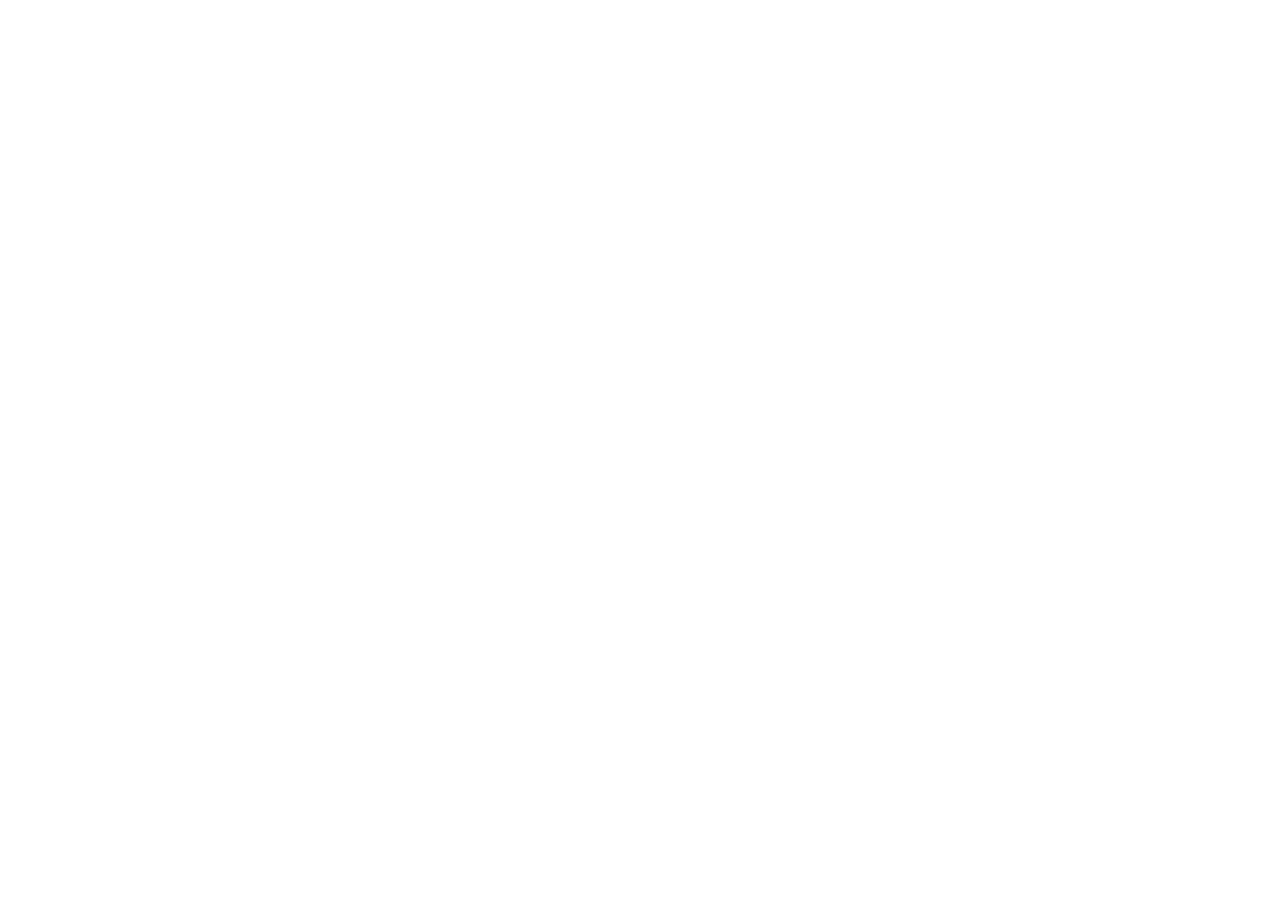
==== commit b86f3ee7: "Modify index.html for site redirection and updates Updated the language attribute to English and add" ====
--- a/index.html
+++ b/index.html
@@ -1,79 +1,22 @@
 <!doctype html>
-<html lang="el">
+<html lang="en">
 <head>
   <meta charset="utf-8">
-  <meta name="viewport" content="width=device-width, initial-scale=1">
-  <meta name="description" content="Pneumogenesis — τεκμηριωμένη γνώση για την πνευμονική ίνωση, από τη βιολογία μέχρι την κλινική πράξη.">
-  <title>Pneumogenesis | Pulmonary Fibrosis Intelligence</title>
-  <link rel="preconnect" href="https://fonts.googleapis.com">
-  <link rel="preconnect" href="https://fonts.gstatic.com" crossorigin>
-  <link href="https://fonts.googleapis.com/css2?family=DM+Mono:wght@400;500&family=Manrope:wght@400;500;600;700&family=Newsreader:opsz,wght@6..72,400;6..72,500&display=swap" rel="stylesheet">
-  <link rel="stylesheet" href="assets/site.css">
+  <title>Pneumogenesis</title>
+  <link rel="canonical" href="https://pneumogenesis.gr/">
+  <meta http-equiv="refresh" content="0; url=https://pneumogenesis.gr/">
+  <script>
+    window.location.replace(
+      "https://pneumogenesis.gr/" +
+      window.location.search +
+      window.location.hash
+    );
+  </script>
 </head>
 <body>
-  <header class="site-header">
-    <a class="brand" href="index.html" aria-label="Pneumogenesis — αρχική">
-      <span class="brand-mark" aria-hidden="true"><i></i><i></i><i></i></span>
-      <span><strong>Pneumogenesis</strong><small>Pulmonary Fibrosis Intelligence</small></span>
-    </a>
-    <nav aria-label="Κύρια πλοήγηση">
-      <a href="#knowledge">Γνώση</a>
-      <a href="ipf-interventions/">Μη φαρμακευτικές παρεμβάσεις</a>
-      <a href="updates/">Νέα</a>
-      <a href="#clinical">Κλινική πράξη</a>
-      <a class="nav-featured" href="ipf-insights/">IPF Insights 2026</a>
-    </nav>
-  </header>
-
-  <main>
-    <section class="home-hero">
-      <div class="eyebrow"><span></span> Evidence · Biology · Decisions</div>
-      <h1>Η πνευμονική ίνωση,<br><em>χωρίς απλουστεύσεις.</em></h1>
-      <p>Μια ελληνική πλατφόρμα που μετατρέπει τη σύγχρονη βιβλιογραφία σε καθαρή κατανόηση — για ασθενείς, κλινικούς και ερευνητές.</p>
-      <div class="hero-actions">
-        <a class="button button-primary" href="ipf-insights/">Δείτε το νέο IPF briefing <span>↗</span></a>
-        <a class="button button-ghost" href="#framework">Πώς διαβάζουμε τα δεδομένα</a>
-        <a class="button button-updates" href="updates/"><i class="live-dot" aria-hidden="true"></i>Νέα &amp; ενημερώσεις <span>→</span></a>
-      </div>
-      <div class="signal-grid" aria-label="Τρεις άξονες της πλατφόρμας">
-        <article><span>01</span><h2>Explain</h2><p>Τι γνωρίζουμε και πόσο βέβαιο είναι.</p></article>
-        <article><span>02</span><h2>Assess</h2><p>Ποια δεδομένα αλλάζουν πραγματικά την εκτίμηση.</p></article>
-        <article><span>03</span><h2>Act & Monitor</h2><p>Πώς συνδέεται η γνώση με ασφαλείς αποφάσεις.</p></article>
-      </div>
-    </section>
-
-    <section class="featured-report" id="knowledge">
-      <div>
-        <p class="section-label">NEW RESEARCH BRIEFING · 02.09.2026</p>
-        <h2>IPF: Deep Scientific<br>Journal Insights</h2>
-      </div>
-      <div class="featured-copy">
-        <blockquote>“A multi-mechanism treatment era — but not yet a precision-treatment era.”</blockquote>
-        <p>Η ουσία της νέας εποχής σε μία πρόταση: περισσότερες θεραπευτικές οδοί, αλλά ακόμη χωρίς αξιόπιστο βιοδείκτη που να επιλέγει τη σωστή θεραπεία για τον σωστό άνθρωπο.</p>
-        <a class="text-link" href="ipf-insights/">Ανοίξτε την οπτική ανάγνωση του report <span>→</span></a>
-        <p class="section-label featured-next">NEW EVIDENCE REVIEW · 01.10.2026</p>
-        <p>Non-Pharmacological Interventions in IPF: αποκατάσταση, οξυγόνο, μεταμόσχευση, ανακουφιστική φροντίδα και ό,τι παραμένει ερευνητικό — με βαθμό βεβαιότητας για το καθένα.</p>
-        <a class="text-link" href="ipf-interventions/">Διαβάστε την ανασκόπηση <span>→</span></a>
-      </div>
-    </section>
-
-    <section class="framework" id="framework">
-      <div class="section-heading">
-        <p class="section-label">THE PNEUMOGENESIS METHOD</p>
-        <h2>Από το paper<br>στο πραγματικό νόημα.</h2>
-      </div>
-      <div class="framework-list">
-        <article><b>01</b><div><h3>Τι δείχνει</h3><p>Το ακριβές αποτέλεσμα, ο πληθυσμός και το endpoint.</p></div></article>
-        <article><b>02</b><div><h3>Τι σημαίνει</h3><p>Η κλινικά χρήσιμη ερμηνεία, χωρίς υπερβολή.</p></div></article>
-        <article><b>03</b><div><h3>Τι δεν αποδεικνύει</h3><p>Τα όρια που αποτρέπουν λάθος συμπεράσματα.</p></div></article>
-      </div>
-    </section>
-
-    <section class="clinical-note" id="clinical">
-      <p>Το Pneumogenesis είναι εργαλείο επιστημονικής ενημέρωσης και όχι ιατροτεχνολογικό προϊόν. Δεν υποκαθιστά την εξατομικευμένη αξιολόγηση ή την κρίση της θεραπευτικής ομάδας.</p>
-    </section>
-  </main>
-
-  <footer><span>© 2026 Pneumogenesis</span><span>Evidence with boundaries.</span></footer>
+  <p>
+    Continue to
+    <a href="https://pneumogenesis.gr/">Pneumogenesis</a>.
+  </p>
 </body>
 </html>
